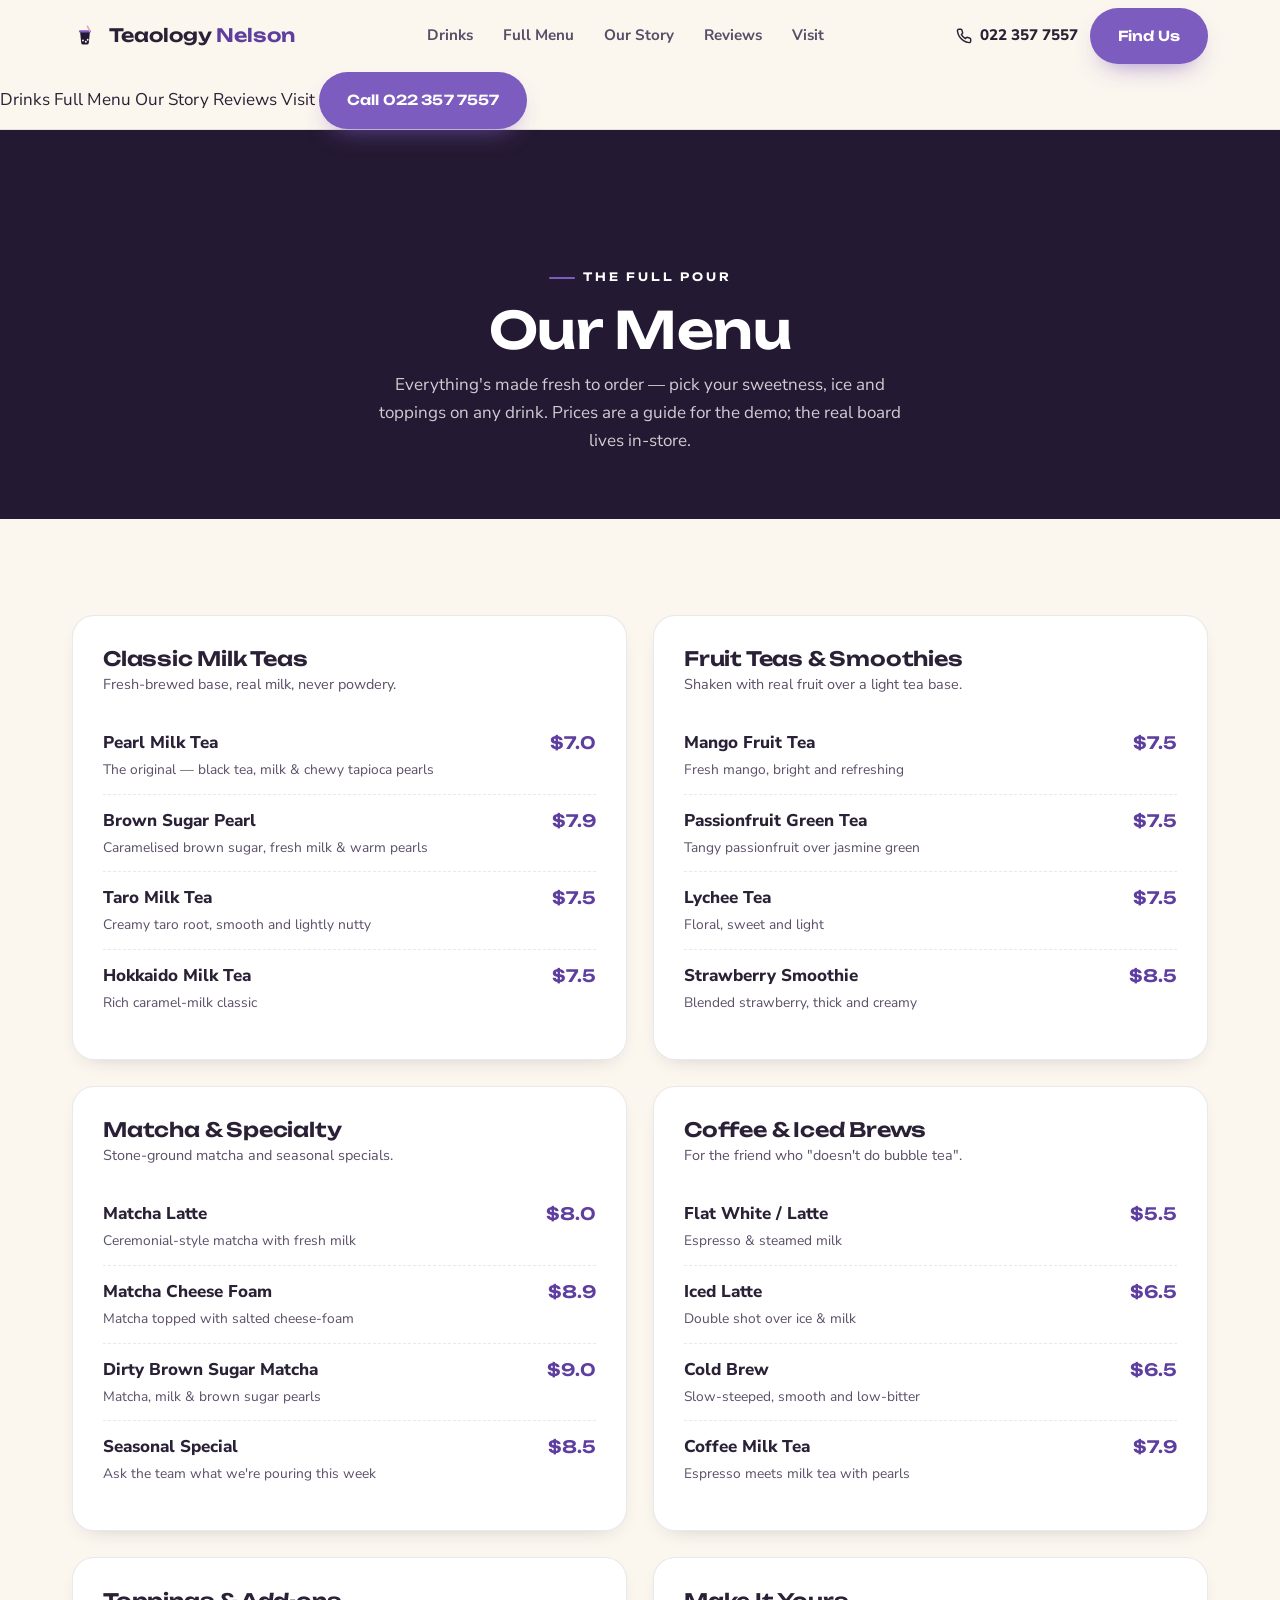
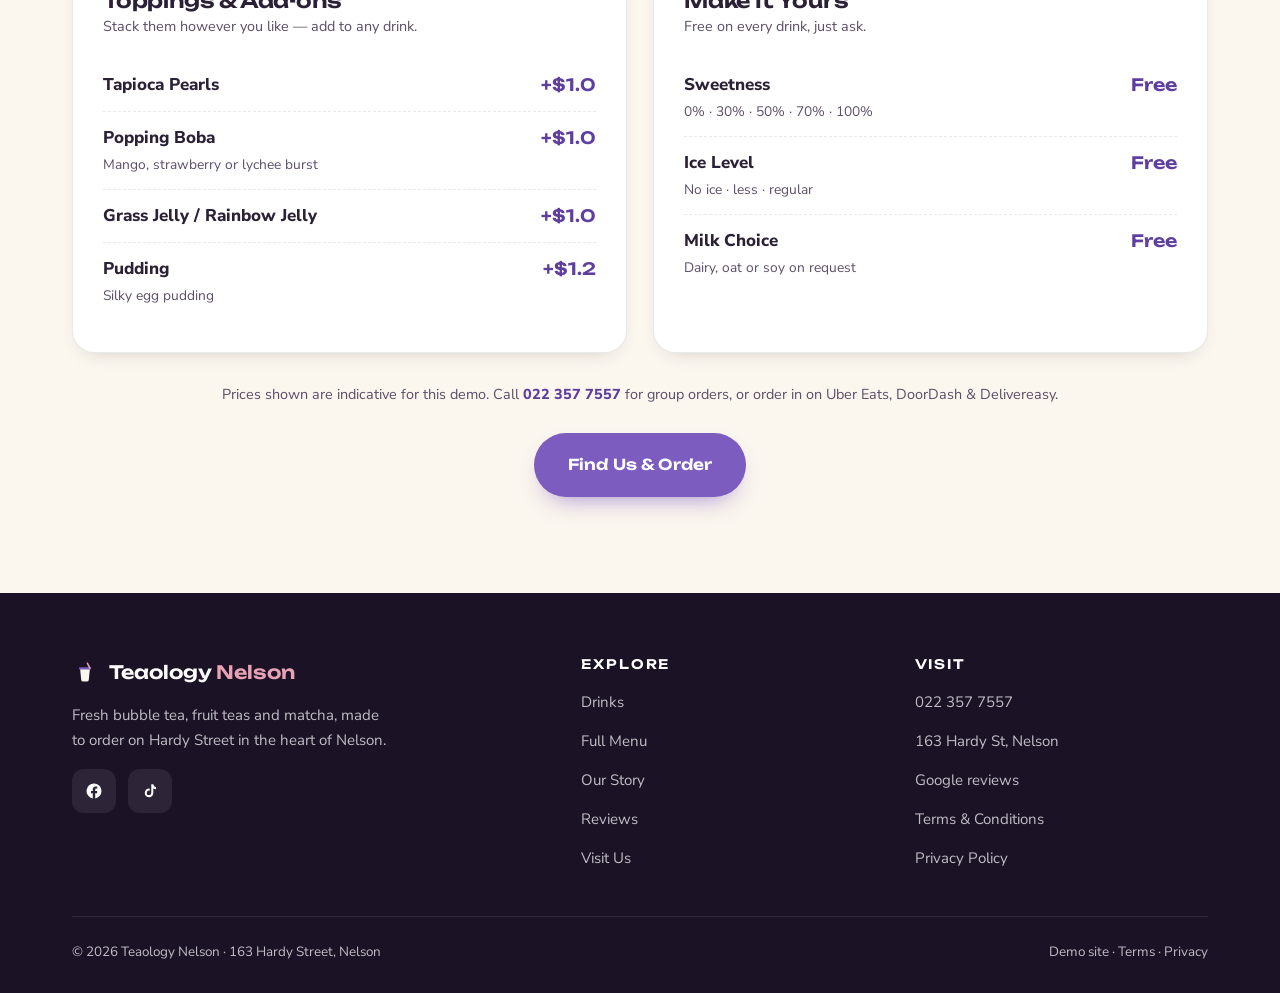
==== menu.html @ 7a0d7514 "Initial build: Teaology nelson" ====
<!DOCTYPE html>
<html lang="en-NZ">
<head>
<meta charset="UTF-8">
<meta name="viewport" content="width=device-width, initial-scale=1">
<title>Menu | Teaology Nelson — Bubble Tea, Fruit Tea &amp; Matcha</title>
<meta name="description" content="The Teaology Nelson menu — classic milk teas, brown sugar pearls, fruit teas, matcha, coffee and toppings, made fresh to order on Hardy Street, Nelson.">
<meta property="og:title" content="Menu | Teaology Nelson">
<meta property="og:image" content="img/og.jpg">
<link rel="icon" href="favicon.svg" type="image/svg+xml">
<link rel="preconnect" href="https://fonts.googleapis.com">
<link rel="preconnect" href="https://fonts.gstatic.com" crossorigin>
<link href="https://fonts.googleapis.com/css2?family=Unbounded:wght@400;500;600;700&family=Nunito+Sans:opsz,wght@6..12,400;6..12,600;6..12,700;6..12,800;6..12,900&display=swap" rel="stylesheet">
<link rel="stylesheet" href="style.css">
</head>
<body>

<!-- Nav -->
<header class="nav">
  <div class="wrap nav-inner">
    <a class="brand" href="index.html" aria-label="Teaology Nelson home">
      <svg class="logo-cup" viewBox="0 0 64 64" aria-hidden="true"><path d="M20 22h24l-2.6 26.4A5 5 0 0 1 36.4 53H27.6a5 5 0 0 1-5-4.6L20 22z" fill="#241932"/><rect x="17" y="18" width="30" height="5.5" rx="2.75" fill="#7C5CBF"/><path d="M38 8l6 12" stroke="#E7A2B4" stroke-width="4" stroke-linecap="round"/><circle cx="27" cy="43" r="2.4" fill="#FBF6EE"/><circle cx="34" cy="46" r="2.4" fill="#FBF6EE"/><circle cx="38.5" cy="41" r="2.4" fill="#FBF6EE"/></svg>
      <b>Teaology <span class="accent">Nelson</span></b>
    </a>
    <nav class="nav-links" aria-label="Primary">
      <a href="index.html#menu">Drinks</a>
      <a href="menu.html">Full Menu</a>
      <a href="index.html#about">Our Story</a>
      <a href="index.html#reviews">Reviews</a>
      <a href="index.html#visit">Visit</a>
    </nav>
    <div class="nav-cta">
      <a class="nav-phone" href="tel:+64223577557" aria-label="Call Teaology Nelson">
        <svg width="16" height="16" viewBox="0 0 24 24" fill="none" stroke="currentColor" stroke-width="2.2" stroke-linecap="round" stroke-linejoin="round"><path d="M22 16.92v3a2 2 0 0 1-2.18 2 19.79 19.79 0 0 1-8.63-3.07 19.5 19.5 0 0 1-6-6 19.79 19.79 0 0 1-3.07-8.67A2 2 0 0 1 4.11 2h3a2 2 0 0 1 2 1.72c.13.96.36 1.9.7 2.81a2 2 0 0 1-.45 2.11L8.09 9.91a16 16 0 0 0 6 6l1.27-1.27a2 2 0 0 1 2.11-.45c.9.34 1.85.57 2.81.7A2 2 0 0 1 22 16.92z"/></svg>
        022 357 7557
      </a>
      <a class="btn btn-primary" href="index.html#visit">Find Us</a>
      <button class="hamburger" aria-label="Menu" aria-expanded="false"><span></span><span></span><span></span></button>
    </div>
  </div>
  <div class="nav-menu-mobile" aria-label="Mobile">
    <a href="index.html#menu">Drinks</a>
    <a href="menu.html">Full Menu</a>
    <a href="index.html#about">Our Story</a>
    <a href="index.html#reviews">Reviews</a>
    <a href="index.html#visit">Visit</a>
    <a class="btn btn-primary" href="tel:+64223577557">Call 022 357 7557</a>
  </div>
</header>

<!-- Page hero -->
<section class="page-hero">
  <div class="wrap">
    <span class="eyebrow">The full pour</span>
    <h1>Our Menu</h1>
    <p>Everything's made fresh to order — pick your sweetness, ice and toppings on any drink. Prices are a guide for the demo; the real board lives in-store.</p>
  </div>
</section>

<!-- Menu -->
<section class="section">
  <div class="wrap">
    <div class="menu-grid">

      <div class="menu-cat reveal">
        <h3>Classic Milk Teas</h3>
        <p class="cat-note">Fresh-brewed base, real milk, never powdery.</p>
        <div class="menu-item"><div><span class="mi-name">Pearl Milk Tea</span><span class="mi-desc">The original — black tea, milk &amp; chewy tapioca pearls</span></div><span class="mi-price">$7.0</span></div>
        <div class="menu-item"><div><span class="mi-name">Brown Sugar Pearl</span><span class="mi-desc">Caramelised brown sugar, fresh milk &amp; warm pearls</span></div><span class="mi-price">$7.9</span></div>
        <div class="menu-item"><div><span class="mi-name">Taro Milk Tea</span><span class="mi-desc">Creamy taro root, smooth and lightly nutty</span></div><span class="mi-price">$7.5</span></div>
        <div class="menu-item"><div><span class="mi-name">Hokkaido Milk Tea</span><span class="mi-desc">Rich caramel-milk classic</span></div><span class="mi-price">$7.5</span></div>
      </div>

      <div class="menu-cat reveal">
        <h3>Fruit Teas &amp; Smoothies</h3>
        <p class="cat-note">Shaken with real fruit over a light tea base.</p>
        <div class="menu-item"><div><span class="mi-name">Mango Fruit Tea</span><span class="mi-desc">Fresh mango, bright and refreshing</span></div><span class="mi-price">$7.5</span></div>
        <div class="menu-item"><div><span class="mi-name">Passionfruit Green Tea</span><span class="mi-desc">Tangy passionfruit over jasmine green</span></div><span class="mi-price">$7.5</span></div>
        <div class="menu-item"><div><span class="mi-name">Lychee Tea</span><span class="mi-desc">Floral, sweet and light</span></div><span class="mi-price">$7.5</span></div>
        <div class="menu-item"><div><span class="mi-name">Strawberry Smoothie</span><span class="mi-desc">Blended strawberry, thick and creamy</span></div><span class="mi-price">$8.5</span></div>
      </div>

      <div class="menu-cat reveal">
        <h3>Matcha &amp; Specialty</h3>
        <p class="cat-note">Stone-ground matcha and seasonal specials.</p>
        <div class="menu-item"><div><span class="mi-name">Matcha Latte</span><span class="mi-desc">Ceremonial-style matcha with fresh milk</span></div><span class="mi-price">$8.0</span></div>
        <div class="menu-item"><div><span class="mi-name">Matcha Cheese Foam</span><span class="mi-desc">Matcha topped with salted cheese-foam</span></div><span class="mi-price">$8.9</span></div>
        <div class="menu-item"><div><span class="mi-name">Dirty Brown Sugar Matcha</span><span class="mi-desc">Matcha, milk &amp; brown sugar pearls</span></div><span class="mi-price">$9.0</span></div>
        <div class="menu-item"><div><span class="mi-name">Seasonal Special</span><span class="mi-desc">Ask the team what we're pouring this week</span></div><span class="mi-price">$8.5</span></div>
      </div>

      <div class="menu-cat reveal">
        <h3>Coffee &amp; Iced Brews</h3>
        <p class="cat-note">For the friend who "doesn't do bubble tea".</p>
        <div class="menu-item"><div><span class="mi-name">Flat White / Latte</span><span class="mi-desc">Espresso &amp; steamed milk</span></div><span class="mi-price">$5.5</span></div>
        <div class="menu-item"><div><span class="mi-name">Iced Latte</span><span class="mi-desc">Double shot over ice &amp; milk</span></div><span class="mi-price">$6.5</span></div>
        <div class="menu-item"><div><span class="mi-name">Cold Brew</span><span class="mi-desc">Slow-steeped, smooth and low-bitter</span></div><span class="mi-price">$6.5</span></div>
        <div class="menu-item"><div><span class="mi-name">Coffee Milk Tea</span><span class="mi-desc">Espresso meets milk tea with pearls</span></div><span class="mi-price">$7.9</span></div>
      </div>

      <div class="menu-cat reveal">
        <h3>Toppings &amp; Add-ons</h3>
        <p class="cat-note">Stack them however you like — add to any drink.</p>
        <div class="menu-item"><div><span class="mi-name">Tapioca Pearls</span></div><span class="mi-price">+$1.0</span></div>
        <div class="menu-item"><div><span class="mi-name">Popping Boba</span><span class="mi-desc">Mango, strawberry or lychee burst</span></div><span class="mi-price">+$1.0</span></div>
        <div class="menu-item"><div><span class="mi-name">Grass Jelly / Rainbow Jelly</span></div><span class="mi-price">+$1.0</span></div>
        <div class="menu-item"><div><span class="mi-name">Pudding</span><span class="mi-desc">Silky egg pudding</span></div><span class="mi-price">+$1.2</span></div>
      </div>

      <div class="menu-cat reveal">
        <h3>Make It Yours</h3>
        <p class="cat-note">Free on every drink, just ask.</p>
        <div class="menu-item"><div><span class="mi-name">Sweetness</span><span class="mi-desc">0% · 30% · 50% · 70% · 100%</span></div><span class="mi-price">Free</span></div>
        <div class="menu-item"><div><span class="mi-name">Ice Level</span><span class="mi-desc">No ice · less · regular</span></div><span class="mi-price">Free</span></div>
        <div class="menu-item"><div><span class="mi-name">Milk Choice</span><span class="mi-desc">Dairy, oat or soy on request</span></div><span class="mi-price">Free</span></div>
      </div>

    </div>
    <p class="menu-note">Prices shown are indicative for this demo. Call <a href="tel:+64223577557" style="color:var(--taro-deep);font-weight:800">022 357 7557</a> for group orders, or order in on Uber&nbsp;Eats, DoorDash &amp; Delivereasy.</p>
    <div style="text-align:center;margin-top:26px">
      <a class="btn btn-primary btn-lg" href="index.html#visit">Find Us &amp; Order</a>
    </div>
  </div>
</section>

<!-- Footer -->
<footer class="footer">
  <div class="wrap">
    <div class="footer-grid">
      <div>
        <a class="brand" href="index.html">
          <svg class="logo-cup" viewBox="0 0 64 64" aria-hidden="true"><path d="M20 22h24l-2.6 26.4A5 5 0 0 1 36.4 53H27.6a5 5 0 0 1-5-4.6L20 22z" fill="#FBF6EE"/><rect x="17" y="18" width="30" height="5.5" rx="2.75" fill="#7C5CBF"/><path d="M38 8l6 12" stroke="#E7A2B4" stroke-width="4" stroke-linecap="round"/></svg>
          <b>Teaology <span style="color:#E7A2B4">Nelson</span></b>
        </a>
        <p>Fresh bubble tea, fruit teas and matcha, made to order on Hardy Street in the heart of Nelson.</p>
        <div class="socials">
          <a href="https://www.facebook.com/teaology4u/" target="_blank" rel="noopener" aria-label="Facebook"><svg width="18" height="18" viewBox="0 0 24 24" fill="currentColor"><path d="M22 12a10 10 0 1 0-11.6 9.9v-7H7.9V12h2.5V9.8c0-2.5 1.5-3.9 3.8-3.9 1.1 0 2.2.2 2.2.2v2.5h-1.2c-1.2 0-1.6.8-1.6 1.6V12h2.8l-.4 2.9h-2.4v7A10 10 0 0 0 22 12z"/></svg></a>
          <a href="https://www.tiktok.com/@teaologynz" target="_blank" rel="noopener" aria-label="TikTok"><svg width="18" height="18" viewBox="0 0 24 24" fill="currentColor"><path d="M16.5 3c.3 2.1 1.5 3.6 3.5 3.9v2.6c-1.3.1-2.5-.3-3.6-.9v5.9a5.7 5.7 0 1 1-5.7-5.7c.3 0 .6 0 .9.1v2.7a3 3 0 1 0 2.1 2.9V3h2.8z"/></svg></a>
        </div>
      </div>
      <div>
        <h4>Explore</h4>
        <ul>
          <li><a href="index.html#menu">Drinks</a></li>
          <li><a href="menu.html">Full Menu</a></li>
          <li><a href="index.html#about">Our Story</a></li>
          <li><a href="index.html#reviews">Reviews</a></li>
          <li><a href="index.html#visit">Visit Us</a></li>
        </ul>
      </div>
      <div>
        <h4>Visit</h4>
        <ul>
          <li><a href="tel:+64223577557">022 357 7557</a></li>
          <li><a href="https://www.google.com/maps?q=163+Hardy+Street,+Nelson+7010" target="_blank" rel="noopener">163 Hardy St, Nelson</a></li>
          <li><a href="https://www.google.com/maps/search/?api=1&query=Teaology+Nelson+163+Hardy+Street+Nelson" target="_blank" rel="noopener">Google reviews</a></li>
          <li><a href="terms.html">Terms &amp; Conditions</a></li>
          <li><a href="privacy.html">Privacy Policy</a></li>
        </ul>
      </div>
    </div>
    <div class="footer-bottom">
      <span>© <span id="yr">2026</span> Teaology Nelson · 163 Hardy Street, Nelson</span>
      <span>Demo site · <a href="terms.html">Terms</a> · <a href="privacy.html">Privacy</a></span>
    </div>
  </div>
</footer>

<script src="script.js"></script>
</body>
</html>
---- style.css ----
/* ===========================================================
   Teaology Nelson — bubble tea & fresh milk tea, Nelson
   Archetype: Fresh · Fonts: Unbounded / Nunito Sans
   =========================================================== */

:root{
  --cream:#FBF6EE;
  --bone:#F3EADB;
  --ink:#2B2136;
  --ink-soft:#5B4E68;
  --taro:#7C5CBF;        /* primary accent */
  --taro-deep:#5E3E9E;
  --matcha:#7FA968;      /* secondary */
  --peach:#E7A2B4;
  --dark:#241932;        /* anchor */
  --dark-2:#1B1226;
  --line:rgba(43,33,54,.10);
  --card:#ffffff;
  --shadow:0 18px 44px -22px rgba(43,33,54,.32);
  --shadow-sm:0 8px 22px -14px rgba(43,33,54,.30);
  --radius:22px;
  --radius-sm:14px;
  --maxw:1180px;
  --img-filter:saturate(1.06) contrast(1.02);
}

*,*::before,*::after{box-sizing:border-box}
html{scroll-behavior:smooth;-webkit-text-size-adjust:100%}
body{
  margin:0;
  font-family:"Nunito Sans",system-ui,-apple-system,sans-serif;
  color:var(--ink);
  background:var(--cream);
  font-size:17px;
  line-height:1.65;
  overflow-x:hidden;
}
img{max-width:100%;display:block;image-orientation:from-image}
a{color:inherit;text-decoration:none}
h1,h2,h3,h4{font-family:"Unbounded",sans-serif;font-weight:600;line-height:1.08;margin:0;letter-spacing:-.01em}
p{margin:0 0 1rem}

.wrap{width:100%;max-width:var(--maxw);margin:0 auto;padding:0 22px}
.eyebrow{
  font-family:"Unbounded",sans-serif;font-size:.72rem;font-weight:600;
  letter-spacing:.24em;text-transform:uppercase;color:var(--taro-deep);
  display:inline-flex;align-items:center;gap:.55rem;margin-bottom:1rem;
}
.eyebrow::before{content:"";width:26px;height:2px;background:var(--taro);border-radius:2px}
.section{padding:96px 0;position:relative}
.section.bone{background:var(--bone)}
.section-head{max-width:640px;margin-bottom:52px}
.section-head h2{font-size:clamp(1.9rem,4.6vw,3rem);margin-bottom:.6rem}
.section-head p{color:var(--ink-soft);font-size:1.06rem}

/* ---------- Buttons ---------- */
.btn{
  display:inline-flex;align-items:center;justify-content:center;gap:.55rem;
  font-family:"Unbounded",sans-serif;font-weight:600;font-size:.86rem;
  letter-spacing:.01em;padding:15px 26px;border-radius:999px;
  min-height:50px;cursor:pointer;border:2px solid transparent;
  transition:transform .25s ease,box-shadow .25s ease,background .25s ease,color .25s ease;
  white-space:nowrap;
}
.btn-primary{background:var(--taro);color:#fff;box-shadow:0 12px 26px -14px rgba(124,92,191,.85)}
.btn-primary:hover{background:var(--taro-deep);transform:translateY(-3px)}
.btn-ghost{background:transparent;color:var(--ink);border-color:var(--line)}
.btn-ghost:hover{border-color:var(--taro);color:var(--taro-deep);transform:translateY(-3px)}
.btn-light{background:#fff;color:var(--ink)}
.btn-light:hover{transform:translateY(-3px);box-shadow:var(--shadow)}
.btn-on-dark{background:transparent;color:#fff;border-color:rgba(255,255,255,.35)}
.btn-on-dark:hover{background:rgba(255,255,255,.12);transform:translateY(-3px)}
.btn-lg{padding:18px 32px;font-size:.94rem;min-height:58px}

/* ---------- Intro overlay ---------- */
#intro{
  position:fixed;inset:0;z-index:2000;background:var(--dark);
  display:flex;align-items:center;justify-content:center;flex-direction:column;gap:20px;
  transition:opacity .7s ease,visibility .7s ease;
}
#intro.hide{opacity:0;visibility:hidden}
.intro-mark{display:flex;align-items:center;gap:14px;animation:introPop .9s cubic-bezier(.2,.9,.25,1) both}
.intro-cup{width:44px;height:52px;position:relative}
.intro-word{font-family:"Unbounded",sans-serif;color:#fff;font-size:1.5rem;font-weight:600;letter-spacing:.02em}
.intro-word span{color:var(--peach)}
.intro-bar{width:150px;height:4px;border-radius:4px;background:rgba(255,255,255,.16);overflow:hidden}
.intro-bar::after{content:"";display:block;height:100%;width:40%;border-radius:4px;background:var(--peach);animation:load 1.15s ease-in-out forwards}
@keyframes load{0%{transform:translateX(-110%)}100%{transform:translateX(360%)}}
@keyframes introPop{0%{opacity:0;transform:translateY(14px) scale(.96)}100%{opacity:1;transform:none}}

/* ---------- Nav ---------- */
.nav{
  position:sticky;top:0;z-index:900;
  background:rgba(251,246,238,.86);backdrop-filter:blur(12px);
  border-bottom:1px solid var(--line);
}
.nav-inner{display:flex;align-items:center;justify-content:space-between;gap:16px;height:72px}
.brand{display:flex;align-items:center;gap:11px;font-family:"Unbounded",sans-serif;font-weight:600;font-size:1.15rem}
.brand .logo-cup{width:26px;height:32px;flex:0 0 auto}
.brand b{font-weight:600}
.brand .accent{color:var(--taro-deep)}
.nav-links{display:flex;align-items:center;gap:30px;list-style:none;margin:0;padding:0}
.nav-links a{font-weight:700;font-size:.95rem;color:var(--ink-soft);transition:color .2s}
.nav-links a:hover{color:var(--taro-deep)}
.nav-cta{display:flex;align-items:center;gap:12px}
.nav-phone{display:inline-flex;align-items:center;gap:8px;font-weight:800;color:var(--ink);font-size:.95rem}
.nav-phone:hover{color:var(--taro-deep)}
.hamburger{display:none;flex-direction:column;gap:5px;background:none;border:0;cursor:pointer;padding:10px;border-radius:12px}
.hamburger span{width:24px;height:2.5px;background:var(--ink);border-radius:2px;transition:.3s}
.hamburger.open span:nth-child(1){transform:translateY(7.5px) rotate(45deg)}
.hamburger.open span:nth-child(2){opacity:0}
.hamburger.open span:nth-child(3){transform:translateY(-7.5px) rotate(-45deg)}

/* ---------- Hero ---------- */
.hero{position:relative;min-height:92vh;display:flex;align-items:flex-end;background:var(--dark);overflow:hidden;isolation:isolate}
.hero-slides{position:absolute;inset:0;z-index:-2}
.hero-slide{
  position:absolute;inset:0;background-size:cover;background-position:center;
  opacity:0;transition:opacity 1.6s ease;filter:var(--img-filter);transform:scale(1.04);
}
.hero-slide.active{opacity:1;animation:kenburns 8s ease-out forwards}
@keyframes kenburns{from{transform:scale(1.04)}to{transform:scale(1.13)}}
.hero-scrim{position:absolute;inset:0;z-index:-1;
  background:linear-gradient(180deg,rgba(36,25,50,.36) 0%,rgba(36,25,50,.52) 48%,rgba(27,18,38,.88) 100%);
}
.hero-inner{padding:120px 0 72px;color:#fff;max-width:760px}
.hero .eyebrow{color:#fff}
.hero .eyebrow::before{background:var(--peach)}
.hero h1{font-size:clamp(2.4rem,6.6vw,4.4rem);line-height:1.02;margin-bottom:20px;letter-spacing:-.02em}
.hero h1 em{font-style:normal;color:var(--peach)}
.hero-sub{font-size:clamp(1.05rem,2.3vw,1.28rem);color:rgba(255,255,255,.9);max-width:560px;margin-bottom:32px}
.hero-cta{display:flex;flex-wrap:wrap;gap:14px}
.hero-meta{display:flex;flex-wrap:wrap;gap:22px;margin-top:34px;padding-top:26px;border-top:1px solid rgba(255,255,255,.18)}
.hero-meta div{color:#fff}
.hero-meta .k{font-family:"Unbounded",sans-serif;font-size:1.15rem;font-weight:600}
.hero-meta .v{font-size:.82rem;color:rgba(255,255,255,.72);letter-spacing:.04em;text-transform:uppercase}

/* ---------- Trust strip ---------- */
.trust{background:var(--dark-2);color:#fff;padding:0}
.trust-grid{display:grid;grid-template-columns:repeat(3,1fr);gap:2px;background:rgba(255,255,255,.08)}
.trust-item{background:var(--dark-2);padding:34px 30px;display:flex;gap:16px;align-items:flex-start}
.trust-item .ico{flex:0 0 auto;width:44px;height:44px;border-radius:12px;background:rgba(124,92,191,.22);
  display:grid;place-items:center;color:var(--peach)}
.trust-item h3{font-size:1.02rem;margin-bottom:4px;color:#fff}
.trust-item p{font-size:.92rem;color:rgba(255,255,255,.68);margin:0}

/* ---------- Services ---------- */
.svc-grid{display:grid;grid-template-columns:repeat(3,1fr);gap:22px}
.svc-card{
  background:var(--card);border:1px solid var(--line);border-radius:var(--radius);
  padding:30px 28px;box-shadow:var(--shadow-sm);transition:transform .3s ease,box-shadow .3s ease;
  position:relative;overflow:hidden;
}
.svc-card::after{content:"";position:absolute;inset:0 0 auto 0;height:4px;background:linear-gradient(90deg,var(--taro),var(--peach));transform:scaleX(0);transform-origin:left;transition:transform .4s ease}
.svc-card:hover{transform:translateY(-6px);box-shadow:var(--shadow)}
.svc-card:hover::after{transform:scaleX(1)}
.svc-ico{width:52px;height:52px;border-radius:14px;background:rgba(124,92,191,.12);display:grid;place-items:center;color:var(--taro-deep);margin-bottom:18px}
.svc-card h3{font-size:1.16rem;margin-bottom:8px}
.svc-card p{color:var(--ink-soft);font-size:.96rem;margin:0}

/* ---------- About ---------- */
.about-grid{display:grid;grid-template-columns:1fr 1.05fr;gap:56px;align-items:center}
.about-media{position:relative}
.about-media img{width:100%;aspect-ratio:4/3;object-fit:cover;border-radius:var(--radius);filter:var(--img-filter);box-shadow:var(--shadow)}
.about-tag{position:absolute;left:-14px;bottom:24px;background:var(--taro);color:#fff;
  font-family:"Unbounded",sans-serif;font-size:.78rem;font-weight:600;letter-spacing:.06em;
  padding:12px 18px;border-radius:14px;box-shadow:var(--shadow-sm)}
.about-copy h2{font-size:clamp(1.9rem,4.4vw,2.9rem);margin-bottom:16px}
.about-copy p{color:var(--ink-soft)}
.checklist{list-style:none;padding:0;margin:22px 0 0;display:grid;gap:14px}
.checklist li{display:flex;gap:13px;align-items:flex-start;font-weight:700;color:var(--ink)}
.checklist .tick{flex:0 0 auto;width:26px;height:26px;border-radius:50%;background:rgba(127,169,104,.18);color:var(--matcha);display:grid;place-items:center;margin-top:1px}
.checklist small{display:block;font-weight:400;color:var(--ink-soft);font-size:.9rem}

/* ---------- Gallery (masonry, natural ratios) ---------- */
.gallery{column-count:3;column-gap:18px}
.gallery img{width:100%;height:auto;display:block;break-inside:avoid;margin-bottom:18px;
  border-radius:var(--radius-sm);filter:var(--img-filter);box-shadow:var(--shadow-sm)}
@media (max-width:900px){.gallery{column-count:2}}
@media (max-width:520px){.gallery{column-count:1}}

/* ---------- Crew ---------- */
.crew-grid{display:grid;grid-template-columns:repeat(3,1fr);gap:22px}
.crew-card{background:var(--card);border:1px solid var(--line);border-radius:var(--radius);padding:32px 26px;text-align:center;box-shadow:var(--shadow-sm);transition:transform .3s}
.crew-card:hover{transform:translateY(-5px)}
.avatar{width:78px;height:78px;border-radius:50%;margin:0 auto 16px;display:grid;place-items:center;
  background:var(--dark);color:#fff;font-family:"Unbounded",sans-serif;font-size:1.4rem;font-weight:600;
  box-shadow:0 0 0 4px rgba(124,92,191,.28)}
.crew-card h3{font-size:1.08rem;margin-bottom:4px}
.crew-role{color:var(--taro-deep);font-weight:800;font-size:.82rem;letter-spacing:.08em;text-transform:uppercase;margin-bottom:10px}
.crew-card p{color:var(--ink-soft);font-size:.92rem;margin:0}
.badge{display:inline-block;background:rgba(124,92,191,.12);color:var(--taro-deep);font-weight:800;font-size:.72rem;letter-spacing:.1em;text-transform:uppercase;padding:6px 14px;border-radius:999px;margin-bottom:18px}

/* ---------- Reviews ---------- */
.rev-grid{display:grid;grid-template-columns:repeat(3,1fr);gap:22px}
.rev-card{background:var(--card);border:1px solid var(--line);border-radius:var(--radius);padding:28px 26px;box-shadow:var(--shadow-sm);display:flex;flex-direction:column;gap:14px}
.stars{color:#F4B740;letter-spacing:2px;font-size:1rem}
.rev-text{color:var(--ink);font-size:.98rem;margin:0;flex:1}
.rev-who{display:flex;align-items:center;gap:12px;margin-top:4px}
.rev-ava{width:40px;height:40px;border-radius:50%;background:var(--taro);color:#fff;display:grid;place-items:center;font-family:"Unbounded",sans-serif;font-weight:600;font-size:.9rem}
.rev-who b{display:block;font-size:.94rem}
.rev-who span{display:block;font-size:.8rem;color:var(--ink-soft)}
.rev-foot{display:flex;flex-wrap:wrap;align-items:center;justify-content:space-between;gap:16px;margin-top:36px}
.rev-score{display:flex;align-items:center;gap:14px}
.rev-score .big{font-family:"Unbounded",sans-serif;font-size:2.2rem;font-weight:600;color:var(--ink)}
.rev-score small{color:var(--ink-soft);font-size:.88rem}
.gnote{font-size:.82rem;color:var(--ink-soft);margin-top:10px}

/* ---------- Review banner ---------- */
.rev-banner{background:var(--dark);color:#fff;text-align:center;padding:76px 0}
.rev-banner h2{font-size:clamp(1.7rem,4.4vw,2.6rem);margin-bottom:12px}
.rev-banner p{color:rgba(255,255,255,.78);max-width:520px;margin:0 auto 28px}

/* ---------- Contact ---------- */
.contact{background:var(--dark);color:#fff}
.contact-grid{display:grid;grid-template-columns:1fr 1fr;gap:52px;align-items:center}
.contact .eyebrow{color:#fff}
.contact h2{font-size:clamp(1.9rem,4.4vw,2.8rem);margin-bottom:16px}
.contact-lead{color:rgba(255,255,255,.8);margin-bottom:26px}
.contact-list{list-style:none;padding:0;margin:0 0 26px;display:grid;gap:16px}
.contact-list li{display:flex;gap:14px;align-items:flex-start}
.contact-list .ico{flex:0 0 auto;width:42px;height:42px;border-radius:12px;background:rgba(255,255,255,.08);display:grid;place-items:center;color:var(--peach)}
.contact-list b{display:block;font-size:.78rem;text-transform:uppercase;letter-spacing:.12em;color:rgba(255,255,255,.6)}
.contact-list a,.contact-list span{color:#fff;font-weight:700;font-size:1.02rem}
.contact-actions{background:rgba(255,255,255,.05);border:1px solid rgba(255,255,255,.12);border-radius:var(--radius);padding:34px}
.contact-actions h3{color:#fff;font-size:1.2rem;margin-bottom:8px}
.contact-actions p{color:rgba(255,255,255,.72);font-size:.94rem;margin-bottom:22px}
.contact-actions .btn{width:100%;margin-bottom:14px}
.socials{display:flex;gap:12px;margin-top:6px}
.socials a{width:44px;height:44px;border-radius:12px;background:rgba(255,255,255,.08);display:grid;place-items:center;color:#fff;transition:.25s}
.socials a:hover{background:var(--taro);transform:translateY(-3px)}

/* ---------- Map ---------- */
.map-sec{padding:0;background:var(--dark)}
.map-head{padding:56px 0 26px;text-align:center;color:#fff}
.map-head h2{font-size:clamp(1.6rem,4vw,2.3rem);margin-bottom:8px}
.map-head p{color:rgba(255,255,255,.72);margin:0}
.map-frame{padding:0 22px 60px}
.map-frame iframe{width:100%;height:420px;border:0;border-radius:var(--radius);box-shadow:var(--shadow);display:block}

/* ---------- Footer ---------- */
.footer{background:var(--dark-2);color:rgba(255,255,255,.72);padding:64px 0 30px}
.footer-grid{display:grid;grid-template-columns:1.6fr 1fr 1fr;gap:40px;margin-bottom:44px}
.footer .brand{color:#fff;margin-bottom:14px}
.footer p{font-size:.94rem;max-width:320px}
.footer h4{color:#fff;font-family:"Unbounded",sans-serif;font-size:.82rem;letter-spacing:.14em;text-transform:uppercase;margin-bottom:16px}
.footer ul{list-style:none;padding:0;margin:0;display:grid;gap:11px}
.footer ul a{color:rgba(255,255,255,.72);font-size:.94rem;transition:color .2s}
.footer ul a:hover{color:#fff}
.footer .socials{margin-top:4px}
.footer-bottom{border-top:1px solid rgba(255,255,255,.1);padding-top:24px;display:flex;flex-wrap:wrap;gap:12px;justify-content:space-between;font-size:.84rem}
.footer-bottom a:hover{color:#fff}

/* ---------- Reveal ---------- */
.reveal{opacity:0;transform:translateY(26px);transition:opacity .7s ease,transform .7s ease}
.reveal.in{opacity:1;transform:none}

/* ---------- Sub-page hero ---------- */
.page-hero{background:var(--dark);color:#fff;padding:130px 0 64px;text-align:center}
.page-hero .eyebrow{color:#fff;justify-content:center}
.page-hero h1{font-size:clamp(2rem,5.4vw,3.2rem);margin-bottom:12px}
.page-hero p{color:rgba(255,255,255,.78);max-width:560px;margin:0 auto}
.prose{max-width:820px;margin:0 auto}
.prose h2{font-size:1.5rem;margin:38px 0 12px;color:var(--ink)}
.prose h3{font-size:1.12rem;margin:26px 0 8px}
.prose p,.prose li{color:var(--ink-soft)}
.prose ul{padding-left:1.2rem;margin:0 0 1rem}
.prose li{margin-bottom:.4rem}
.prose a{color:var(--taro-deep);font-weight:700}

/* ---------- Menu page ---------- */
.menu-grid{display:grid;grid-template-columns:1fr 1fr;gap:26px}
.menu-cat{background:var(--card);border:1px solid var(--line);border-radius:var(--radius);padding:32px 30px;box-shadow:var(--shadow-sm)}
.menu-cat h3{font-size:1.24rem;margin-bottom:4px}
.menu-cat .cat-note{color:var(--ink-soft);font-size:.9rem;margin-bottom:20px}
.menu-item{display:flex;justify-content:space-between;gap:16px;padding:12px 0;border-bottom:1px dashed var(--line)}
.menu-item:last-child{border-bottom:0}
.menu-item .mi-name{font-weight:800;color:var(--ink)}
.menu-item .mi-desc{font-size:.86rem;color:var(--ink-soft);font-weight:400;display:block;margin-top:2px}
.menu-item .mi-price{font-family:"Unbounded",sans-serif;font-weight:600;color:var(--taro-deep);white-space:nowrap}
.menu-note{text-align:center;color:var(--ink-soft);font-size:.9rem;margin-top:30px}

/* ---------- Responsive ---------- */
@media (max-width:900px){
  .nav-links,.nav-cta .nav-phone{display:none}
  .hamburger{display:flex}
  .nav-menu-mobile{
    position:fixed;inset:72px 0 auto 0;background:var(--cream);border-bottom:1px solid var(--line);
    transform:translateY(-140%);transition:transform .4s cubic-bezier(.2,.9,.25,1);z-index:800;
    padding:20px 22px 26px;display:flex;flex-direction:column;gap:6px;box-shadow:var(--shadow);
  }
  .nav-menu-mobile.open{transform:translateY(0)}
  .nav-menu-mobile a{padding:14px 12px;font-weight:800;font-size:1.05rem;border-radius:12px}
  .nav-menu-mobile a:hover{background:var(--bone)}
  .nav-menu-mobile .btn{margin-top:10px}
  .about-grid,.contact-grid{grid-template-columns:1fr;gap:34px}
  .svc-grid,.crew-grid,.rev-grid{grid-template-columns:1fr 1fr}
  .trust-grid{grid-template-columns:1fr}
  .footer-grid{grid-template-columns:1fr 1fr;gap:28px}
  .menu-grid{grid-template-columns:1fr}
}
@media (max-width:600px){
  body{font-size:16px}
  .section{padding:64px 0}
  .svc-grid,.crew-grid,.rev-grid,.footer-grid{grid-template-columns:1fr}
  .hero-inner{padding:104px 0 54px}
  .hero-meta{gap:16px}
  .about-tag{left:0}
  .map-frame iframe{height:320px}
  .contact-actions{padding:26px 22px}
  .footer-bottom{flex-direction:column}
  .nav-cta .btn{padding:12px 18px;font-size:.8rem;min-height:44px}
}
@media (prefers-reduced-motion:reduce){
  .hero-slide.active{animation:none}
  *{scroll-behavior:auto}
  .reveal{transition:none;opacity:1;transform:none}
}
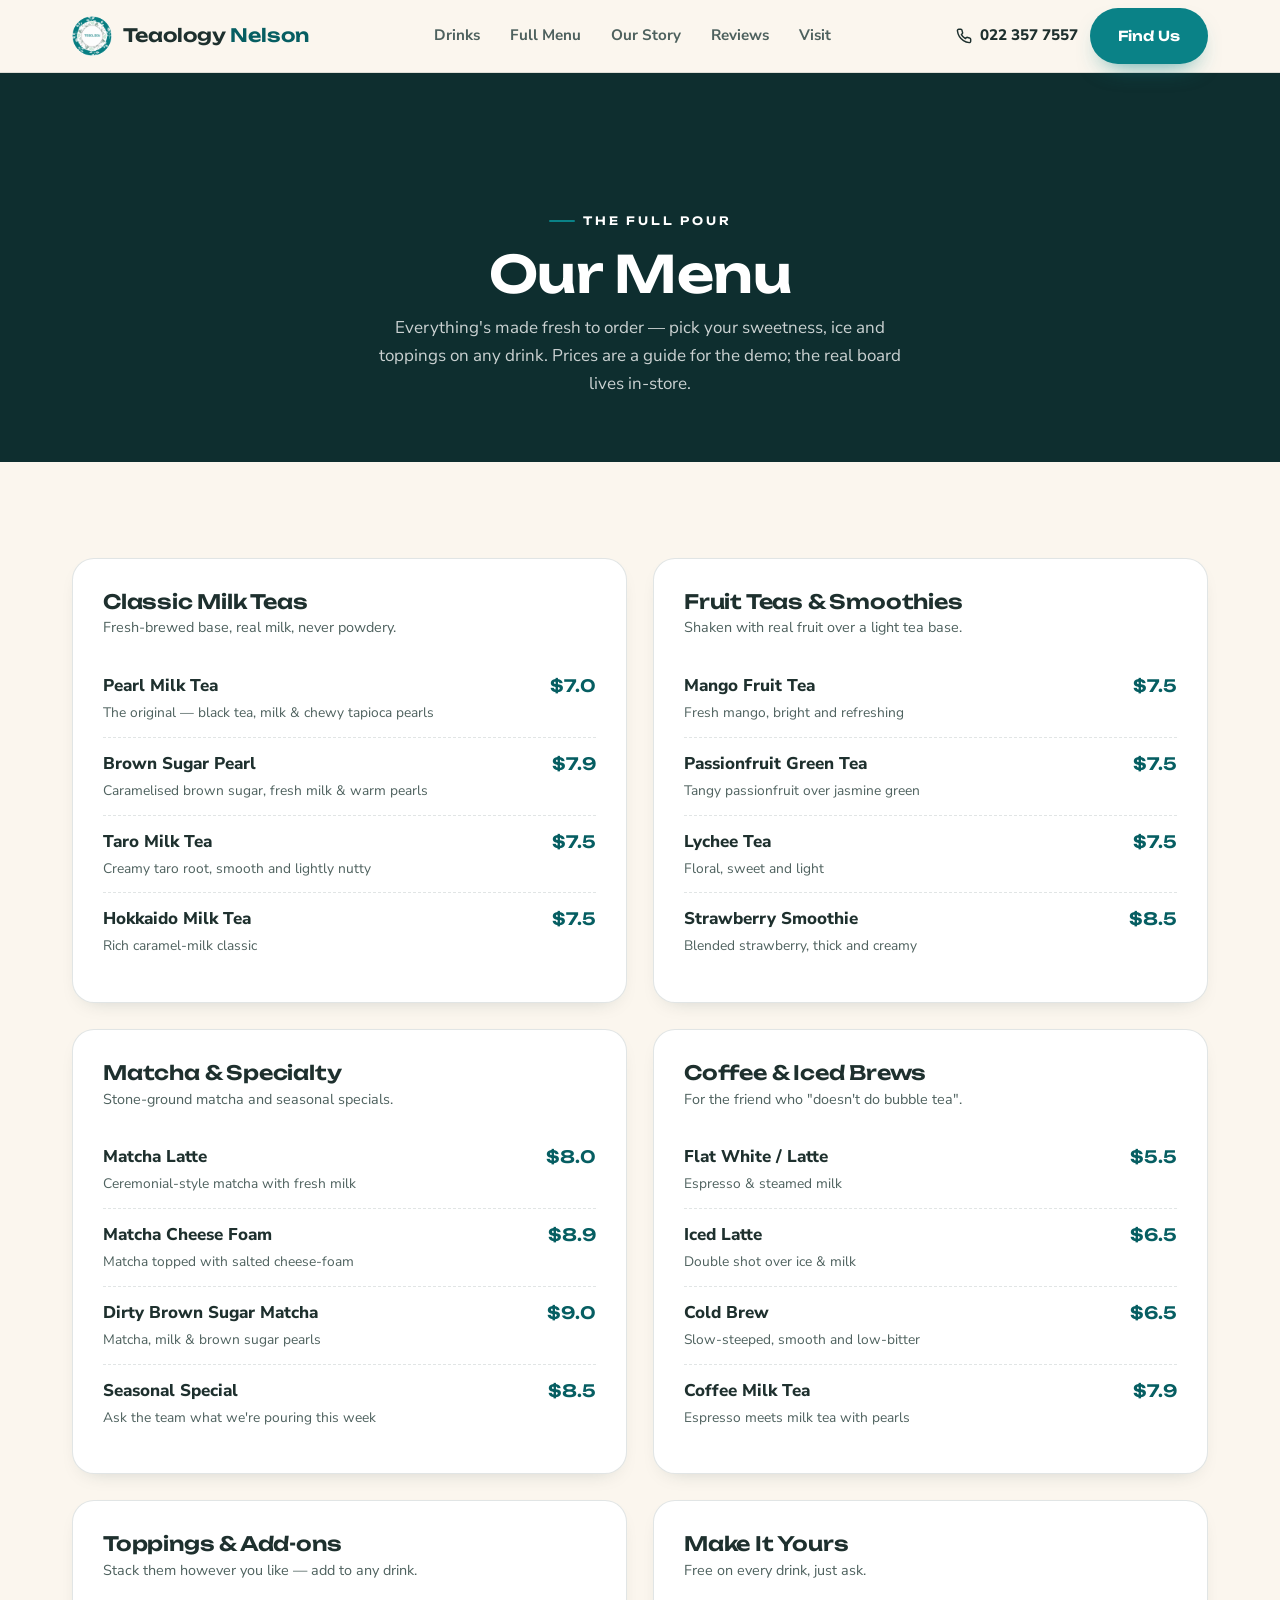
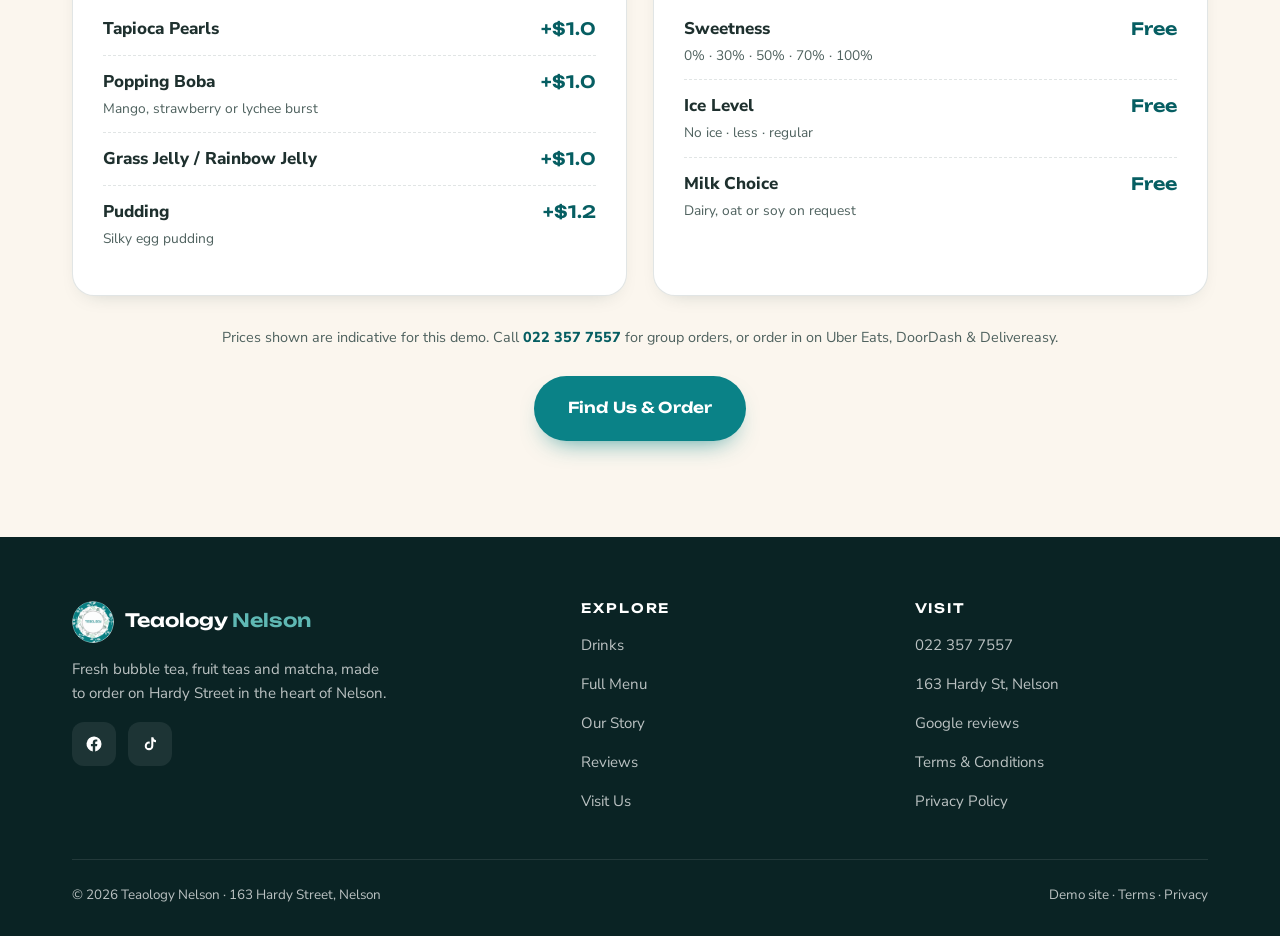
==== commit 81a8933a: "Backup sync: full site source and images Co-Authored-By: Claude Fable 5 <noreply@anthropic.com>" ====
--- a/menu.html
+++ b/menu.html
@@ -6,7 +6,7 @@
 <title>Menu | Teaology Nelson — Bubble Tea, Fruit Tea &amp; Matcha</title>
 <meta name="description" content="The Teaology Nelson menu — classic milk teas, brown sugar pearls, fruit teas, matcha, coffee and toppings, made fresh to order on Hardy Street, Nelson.">
 <meta property="og:title" content="Menu | Teaology Nelson">
-<meta property="og:image" content="img/og.jpg">
+<meta property="og:image" content="img/lineup.jpg">
 <link rel="icon" href="favicon.svg" type="image/svg+xml">
 <link rel="preconnect" href="https://fonts.googleapis.com">
 <link rel="preconnect" href="https://fonts.gstatic.com" crossorigin>
@@ -19,7 +19,7 @@
 <header class="nav">
   <div class="wrap nav-inner">
     <a class="brand" href="index.html" aria-label="Teaology Nelson home">
-      <svg class="logo-cup" viewBox="0 0 64 64" aria-hidden="true"><path d="M20 22h24l-2.6 26.4A5 5 0 0 1 36.4 53H27.6a5 5 0 0 1-5-4.6L20 22z" fill="#241932"/><rect x="17" y="18" width="30" height="5.5" rx="2.75" fill="#7C5CBF"/><path d="M38 8l6 12" stroke="#E7A2B4" stroke-width="4" stroke-linecap="round"/><circle cx="27" cy="43" r="2.4" fill="#FBF6EE"/><circle cx="34" cy="46" r="2.4" fill="#FBF6EE"/><circle cx="38.5" cy="41" r="2.4" fill="#FBF6EE"/></svg>
+      <img class="brand-logo" src="img/tea-logo.png" width="40" height="40" alt="Teaology Nelson logo">
       <b>Teaology <span class="accent">Nelson</span></b>
     </a>
     <nav class="nav-links" aria-label="Primary">
@@ -129,8 +129,8 @@
     <div class="footer-grid">
       <div>
         <a class="brand" href="index.html">
-          <svg class="logo-cup" viewBox="0 0 64 64" aria-hidden="true"><path d="M20 22h24l-2.6 26.4A5 5 0 0 1 36.4 53H27.6a5 5 0 0 1-5-4.6L20 22z" fill="#FBF6EE"/><rect x="17" y="18" width="30" height="5.5" rx="2.75" fill="#7C5CBF"/><path d="M38 8l6 12" stroke="#E7A2B4" stroke-width="4" stroke-linecap="round"/></svg>
-          <b>Teaology <span style="color:#E7A2B4">Nelson</span></b>
+          <img class="brand-logo" src="img/tea-logo.png" width="40" height="40" alt="Teaology Nelson logo">
+          <b>Teaology <span style="color:#5FB8B4">Nelson</span></b>
         </a>
         <p>Fresh bubble tea, fruit teas and matcha, made to order on Hardy Street in the heart of Nelson.</p>
         <div class="socials">
--- a/style.css
+++ b/style.css
@@ -5,19 +5,19 @@
 
 :root{
   --cream:#FBF6EE;
-  --bone:#F3EADB;
-  --ink:#2B2136;
-  --ink-soft:#5B4E68;
-  --taro:#7C5CBF;        /* primary accent */
-  --taro-deep:#5E3E9E;
+  --bone:#EAF3F0;
+  --ink:#1E302E;
+  --ink-soft:#4E615E;
+  --taro:#0A8287;        /* primary accent — Teaology teal */
+  --taro-deep:#065E62;
   --matcha:#7FA968;      /* secondary */
-  --peach:#E7A2B4;
-  --dark:#241932;        /* anchor */
-  --dark-2:#1B1226;
-  --line:rgba(43,33,54,.10);
+  --peach:#5FB8B4;       /* light aqua accent */
+  --dark:#0E2E2F;        /* anchor — deep teal */
+  --dark-2:#0A2324;
+  --line:rgba(14,46,47,.12);
   --card:#ffffff;
-  --shadow:0 18px 44px -22px rgba(43,33,54,.32);
-  --shadow-sm:0 8px 22px -14px rgba(43,33,54,.30);
+  --shadow:0 18px 44px -22px rgba(14,46,47,.30);
+  --shadow-sm:0 8px 22px -14px rgba(14,46,47,.28);
   --radius:22px;
   --radius-sm:14px;
   --maxw:1180px;
@@ -62,7 +62,7 @@
   transition:transform .25s ease,box-shadow .25s ease,background .25s ease,color .25s ease;
   white-space:nowrap;
 }
-.btn-primary{background:var(--taro);color:#fff;box-shadow:0 12px 26px -14px rgba(124,92,191,.85)}
+.btn-primary{background:var(--taro);color:#fff;box-shadow:0 12px 26px -14px rgba(10,130,135,.85)}
 .btn-primary:hover{background:var(--taro-deep);transform:translateY(-3px)}
 .btn-ghost{background:transparent;color:var(--ink);border-color:var(--line)}
 .btn-ghost:hover{border-color:var(--taro);color:var(--taro-deep);transform:translateY(-3px)}
@@ -70,6 +70,8 @@
 .btn-light:hover{transform:translateY(-3px);box-shadow:var(--shadow)}
 .btn-on-dark{background:transparent;color:#fff;border-color:rgba(255,255,255,.35)}
 .btn-on-dark:hover{background:rgba(255,255,255,.12);transform:translateY(-3px)}
+.btn-uber{background:#06C167;color:#0a1f14;box-shadow:0 12px 26px -14px rgba(6,193,103,.85)}
+.btn-uber:hover{background:#05a659;transform:translateY(-3px)}
 .btn-lg{padding:18px 32px;font-size:.94rem;min-height:58px}
 
 /* ---------- Intro overlay ---------- */
@@ -99,6 +101,9 @@
 .brand .logo-cup{width:26px;height:32px;flex:0 0 auto}
 .brand b{font-weight:600}
 .brand .accent{color:var(--taro-deep)}
+.brand-logo{width:40px;height:40px;border-radius:50%;flex:0 0 auto;object-fit:cover;display:block}
+.intro-mark .brand-logo{width:60px;height:60px;box-shadow:0 6px 22px rgba(0,0,0,.12)}
+.footer .brand-logo{width:42px;height:42px}
 .nav-links{display:flex;align-items:center;gap:30px;list-style:none;margin:0;padding:0}
 .nav-links a{font-weight:700;font-size:.95rem;color:var(--ink-soft);transition:color .2s}
 .nav-links a:hover{color:var(--taro-deep)}
@@ -121,7 +126,7 @@
 .hero-slide.active{opacity:1;animation:kenburns 8s ease-out forwards}
 @keyframes kenburns{from{transform:scale(1.04)}to{transform:scale(1.13)}}
 .hero-scrim{position:absolute;inset:0;z-index:-1;
-  background:linear-gradient(180deg,rgba(36,25,50,.36) 0%,rgba(36,25,50,.52) 48%,rgba(27,18,38,.88) 100%);
+  background:linear-gradient(180deg,rgba(14,46,47,.36) 0%,rgba(14,46,47,.52) 48%,rgba(10,35,36,.88) 100%);
 }
 .hero-inner{padding:120px 0 72px;color:#fff;max-width:760px}
 .hero .eyebrow{color:#fff}
@@ -139,7 +144,7 @@
 .trust{background:var(--dark-2);color:#fff;padding:0}
 .trust-grid{display:grid;grid-template-columns:repeat(3,1fr);gap:2px;background:rgba(255,255,255,.08)}
 .trust-item{background:var(--dark-2);padding:34px 30px;display:flex;gap:16px;align-items:flex-start}
-.trust-item .ico{flex:0 0 auto;width:44px;height:44px;border-radius:12px;background:rgba(124,92,191,.22);
+.trust-item .ico{flex:0 0 auto;width:44px;height:44px;border-radius:12px;background:rgba(10,130,135,.22);
   display:grid;place-items:center;color:var(--peach)}
 .trust-item h3{font-size:1.02rem;margin-bottom:4px;color:#fff}
 .trust-item p{font-size:.92rem;color:rgba(255,255,255,.68);margin:0}
@@ -154,7 +159,7 @@
 .svc-card::after{content:"";position:absolute;inset:0 0 auto 0;height:4px;background:linear-gradient(90deg,var(--taro),var(--peach));transform:scaleX(0);transform-origin:left;transition:transform .4s ease}
 .svc-card:hover{transform:translateY(-6px);box-shadow:var(--shadow)}
 .svc-card:hover::after{transform:scaleX(1)}
-.svc-ico{width:52px;height:52px;border-radius:14px;background:rgba(124,92,191,.12);display:grid;place-items:center;color:var(--taro-deep);margin-bottom:18px}
+.svc-ico{width:52px;height:52px;border-radius:14px;background:rgba(10,130,135,.12);display:grid;place-items:center;color:var(--taro-deep);margin-bottom:18px}
 .svc-card h3{font-size:1.16rem;margin-bottom:8px}
 .svc-card p{color:var(--ink-soft);font-size:.96rem;margin:0}
 
@@ -185,11 +190,11 @@
 .crew-card:hover{transform:translateY(-5px)}
 .avatar{width:78px;height:78px;border-radius:50%;margin:0 auto 16px;display:grid;place-items:center;
   background:var(--dark);color:#fff;font-family:"Unbounded",sans-serif;font-size:1.4rem;font-weight:600;
-  box-shadow:0 0 0 4px rgba(124,92,191,.28)}
+  box-shadow:0 0 0 4px rgba(10,130,135,.28)}
 .crew-card h3{font-size:1.08rem;margin-bottom:4px}
 .crew-role{color:var(--taro-deep);font-weight:800;font-size:.82rem;letter-spacing:.08em;text-transform:uppercase;margin-bottom:10px}
 .crew-card p{color:var(--ink-soft);font-size:.92rem;margin:0}
-.badge{display:inline-block;background:rgba(124,92,191,.12);color:var(--taro-deep);font-weight:800;font-size:.72rem;letter-spacing:.1em;text-transform:uppercase;padding:6px 14px;border-radius:999px;margin-bottom:18px}
+.badge{display:inline-block;background:rgba(10,130,135,.12);color:var(--taro-deep);font-weight:800;font-size:.72rem;letter-spacing:.1em;text-transform:uppercase;padding:6px 14px;border-radius:999px;margin-bottom:18px}
 
 /* ---------- Reviews ---------- */
 .rev-grid{display:grid;grid-template-columns:repeat(3,1fr);gap:22px}
@@ -281,6 +286,7 @@
 .menu-note{text-align:center;color:var(--ink-soft);font-size:.9rem;margin-top:30px}
 
 /* ---------- Responsive ---------- */
+.nav-menu-mobile{display:none}
 @media (max-width:900px){
   .nav-links,.nav-cta .nav-phone{display:none}
   .hamburger{display:flex}
